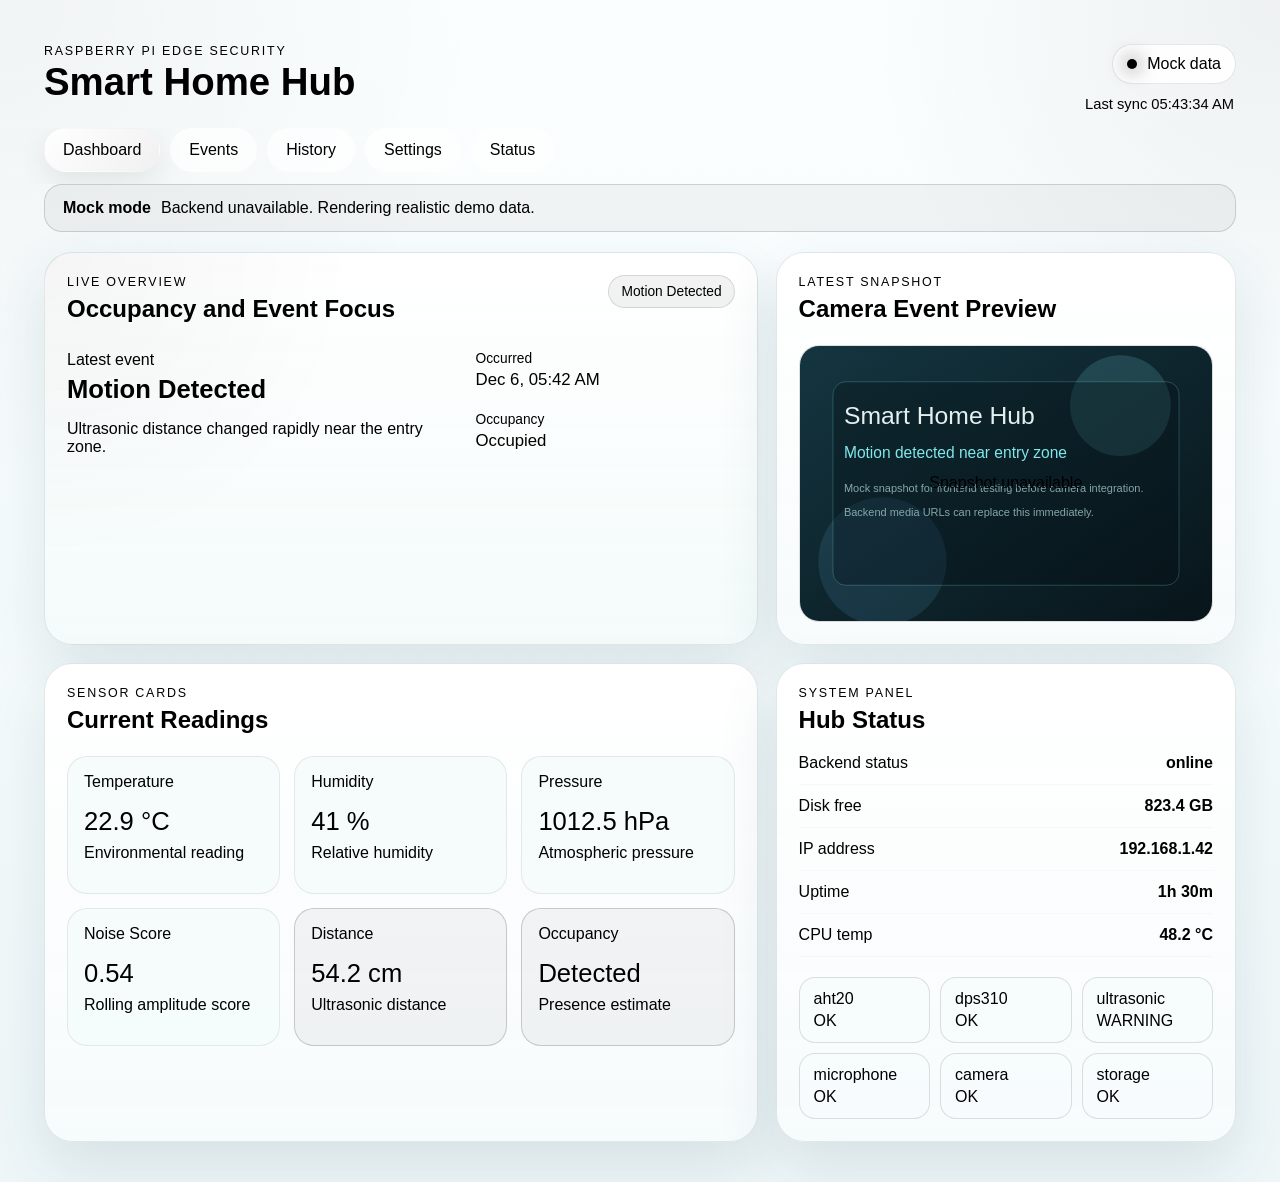
==== frontend/index.html @ b5617d50 "frontend" ====
<!DOCTYPE html>
<html lang="en">
<head>
  <meta charset="UTF-8">
  <meta name="viewport" content="width=device-width, initial-scale=1.0">
  <title>Smart Home Edge Hub</title>
  <link rel="stylesheet" href="./styles.css?v=2">
</head>
<body>
  <div class="shell">
    <header class="topbar">
      <div>
        <p class="eyebrow">Raspberry Pi Edge Security</p>
        <h1>Smart Home Hub</h1>
      </div>
      <div class="topbar-status">
        <div class="status-chip" id="connection-chip" data-state="loading">
          <span class="status-dot"></span>
          <span id="connection-label">Connecting</span>
        </div>
        <p class="sync-copy">Last sync <span id="last-sync">waiting for data</span></p>
      </div>
    </header>

    <nav class="view-nav" aria-label="Dashboard views">
      <button class="nav-pill active" data-route="dashboard" type="button">Dashboard</button>
      <button class="nav-pill" data-route="events" type="button">Events</button>
      <button class="nav-pill" data-route="history" type="button">History</button>
      <button class="nav-pill" data-route="settings" type="button">Settings</button>
      <button class="nav-pill" data-route="status" type="button">Status</button>
    </nav>

    <div class="alert-banner" id="mode-banner" hidden>
      <strong id="mode-label">Mock mode</strong>
      <span id="mode-copy">Backend unavailable. Rendering realistic demo data.</span>
    </div>

    <main class="views">
      <section class="view active" data-view="dashboard">
        <div class="dashboard-grid">
          <article class="hero-card">
            <div class="card-heading">
              <div>
                <p class="eyebrow">Live Overview</p>
                <h2>Occupancy and Event Focus</h2>
              </div>
              <span class="severity-badge" id="hero-severity">Standby</span>
            </div>
            <div class="hero-copy">
              <div>
                <p class="hero-label">Latest event</p>
                <h3 id="hero-event-title">Waiting for event stream</h3>
                <p id="hero-event-message">The hub will surface motion, noise, and environmental alerts here.</p>
              </div>
              <dl class="hero-meta">
                <div>
                  <dt>Occurred</dt>
                  <dd id="hero-event-time">No event yet</dd>
                </div>
                <div>
                  <dt>Occupancy</dt>
                  <dd id="hero-occupancy">Unknown</dd>
                </div>
              </dl>
            </div>
          </article>

          <article class="snapshot-card">
            <div class="card-heading">
              <div>
                <p class="eyebrow">Latest Snapshot</p>
                <h2>Camera Event Preview</h2>
              </div>
            </div>
            <div class="snapshot-frame">
              <img id="snapshot-image" alt="Latest captured event snapshot">
              <div class="snapshot-empty" id="snapshot-empty">Snapshot unavailable</div>
            </div>
          </article>

          <article class="metrics-panel">
            <div class="card-heading">
              <div>
                <p class="eyebrow">Sensor Cards</p>
                <h2>Current Readings</h2>
              </div>
            </div>
            <div class="metric-grid">
              <article class="metric-card" data-tone="normal">
                <p class="metric-label">Temperature</p>
                <p class="metric-value" id="metric-temperature">--</p>
                <p class="metric-foot" id="metric-temperature-foot">Waiting for sensor</p>
              </article>
              <article class="metric-card" data-tone="normal">
                <p class="metric-label">Humidity</p>
                <p class="metric-value" id="metric-humidity">--</p>
                <p class="metric-foot" id="metric-humidity-foot">Waiting for sensor</p>
              </article>
              <article class="metric-card" data-tone="normal">
                <p class="metric-label">Pressure</p>
                <p class="metric-value" id="metric-pressure">--</p>
                <p class="metric-foot" id="metric-pressure-foot">Waiting for sensor</p>
              </article>
              <article class="metric-card" data-tone="normal">
                <p class="metric-label">Noise Score</p>
                <p class="metric-value" id="metric-noise">--</p>
                <p class="metric-foot" id="metric-noise-foot">Waiting for sensor</p>
              </article>
              <article class="metric-card" data-tone="normal">
                <p class="metric-label">Distance</p>
                <p class="metric-value" id="metric-distance">--</p>
                <p class="metric-foot" id="metric-distance-foot">Waiting for sensor</p>
              </article>
              <article class="metric-card" data-tone="normal">
                <p class="metric-label">Occupancy</p>
                <p class="metric-value" id="metric-occupancy">--</p>
                <p class="metric-foot" id="metric-occupancy-foot">Waiting for sensor</p>
              </article>
            </div>
          </article>

          <article class="status-panel">
            <div class="card-heading">
              <div>
                <p class="eyebrow">System Panel</p>
                <h2>Hub Status</h2>
              </div>
            </div>
            <div class="status-grid">
              <div class="status-row">
                <span>Backend status</span>
                <strong id="system-status">Unknown</strong>
              </div>
              <div class="status-row">
                <span>Disk free</span>
                <strong id="system-disk">--</strong>
              </div>
              <div class="status-row">
                <span>IP address</span>
                <strong id="system-ip">--</strong>
              </div>
              <div class="status-row">
                <span>Uptime</span>
                <strong id="system-uptime">--</strong>
              </div>
              <div class="status-row">
                <span>CPU temp</span>
                <strong id="system-cpu">--</strong>
              </div>
            </div>
            <div class="sensor-health" id="sensor-health"></div>
          </article>
        </div>
      </section>

      <section class="view" data-view="events">
        <div class="section-shell">
          <div class="section-heading">
            <div>
              <p class="eyebrow">Security Feed</p>
              <h2>Recent Events</h2>
            </div>
            <p id="events-summary">Waiting for event history.</p>
          </div>
          <div class="event-list" id="event-list"></div>
        </div>
      </section>

      <section class="view" data-view="history">
        <div class="section-shell">
          <div class="section-heading">
            <div>
              <p class="eyebrow">Trend View</p>
              <h2>Sensor History</h2>
            </div>
            <p id="history-summary">Graphs render from `/api/history?hours=24` when available.</p>
          </div>
          <div class="chart-grid">
            <article class="chart-card">
              <div class="chart-head">
                <h3>Temperature</h3>
                <span id="chart-temp-range">--</span>
              </div>
              <canvas id="chart-temperature" width="800" height="260"></canvas>
            </article>
            <article class="chart-card">
              <div class="chart-head">
                <h3>Humidity</h3>
                <span id="chart-humidity-range">--</span>
              </div>
              <canvas id="chart-humidity" width="800" height="260"></canvas>
            </article>
            <article class="chart-card">
              <div class="chart-head">
                <h3>Pressure</h3>
                <span id="chart-pressure-range">--</span>
              </div>
              <canvas id="chart-pressure" width="800" height="260"></canvas>
            </article>
            <article class="chart-card">
              <div class="chart-head">
                <h3>Noise Score</h3>
                <span id="chart-noise-range">--</span>
              </div>
              <canvas id="chart-noise" width="800" height="260"></canvas>
            </article>
          </div>
        </div>
      </section>

      <section class="view" data-view="settings">
        <div class="section-shell">
          <div class="section-heading">
            <div>
              <p class="eyebrow">Controls</p>
              <h2>Thresholds and Actions</h2>
            </div>
            <p id="settings-summary">Actions post to the backend when it is ready.</p>
          </div>
          <div class="settings-grid">
            <form class="panel-card" id="threshold-form">
              <div class="card-heading">
                <div>
                  <p class="eyebrow">Thresholds</p>
                  <h3>Alert Configuration</h3>
                </div>
              </div>
              <label class="field">
                <span>Temperature high (°C)</span>
                <input id="threshold-temperature" name="temperature_high_c" type="number" step="0.1" min="0" value="30">
              </label>
              <label class="field">
                <span>Humidity high (%)</span>
                <input id="threshold-humidity" name="humidity_high_percent" type="number" step="1" min="0" max="100" value="70">
              </label>
              <label class="field">
                <span>Motion delta (cm)</span>
                <input id="threshold-motion" name="motion_delta_cm" type="number" step="1" min="1" value="25">
              </label>
              <label class="field">
                <span>Presence distance (cm)</span>
                <input id="threshold-presence" name="presence_distance_cm" type="number" step="1" min="1" value="80">
              </label>
              <label class="field">
                <span>Noise threshold</span>
                <input id="threshold-noise" name="noise_threshold" type="number" step="0.01" min="0" max="1" value="0.7">
              </label>
              <button class="action-button primary" id="save-thresholds" type="submit">Save thresholds</button>
            </form>

            <div class="panel-card action-stack">
              <div class="card-heading">
                <div>
                  <p class="eyebrow">Manual Actions</p>
                  <h3>Demo Controls</h3>
                </div>
              </div>
              <button class="action-button" id="trigger-capture" type="button">Trigger camera capture</button>
              <button class="action-button" id="trigger-led" type="button">Test LED alert</button>
              <button class="action-button ghost" id="force-refresh" type="button">Refresh all panels</button>
              <p class="action-response" id="action-response">No action sent yet.</p>
            </div>
          </div>
        </div>
      </section>

      <section class="view" data-view="status">
        <div class="section-shell">
          <div class="section-heading">
            <div>
              <p class="eyebrow">Health Check</p>
              <h2>System and Sensor Status</h2>
            </div>
            <p id="status-summary">This page surfaces backend reachability and per-sensor health.</p>
          </div>
          <div class="status-page-grid">
            <article class="panel-card">
              <div class="card-heading">
                <div>
                  <p class="eyebrow">Connectivity</p>
                  <h3>Backend Reachability</h3>
                </div>
              </div>
              <div class="status-grid">
                <div class="status-row">
                  <span>Data source</span>
                  <strong id="status-source">--</strong>
                </div>
                <div class="status-row">
                  <span>Latest packet</span>
                  <strong id="status-packet-time">--</strong>
                </div>
                <div class="status-row">
                  <span>Events loaded</span>
                  <strong id="status-event-count">--</strong>
                </div>
                <div class="status-row">
                  <span>History points</span>
                  <strong id="status-history-count">--</strong>
                </div>
              </div>
            </article>
            <article class="panel-card">
              <div class="card-heading">
                <div>
                  <p class="eyebrow">Sensors</p>
                  <h3>Health Matrix</h3>
                </div>
              </div>
              <div class="sensor-health large" id="sensor-health-large"></div>
            </article>
          </div>
        </div>
      </section>
    </main>
  </div>

  <template id="event-item-template">
    <article class="event-card">
      <div class="event-card-top">
        <div>
          <p class="event-type"></p>
          <p class="event-time"></p>
        </div>
        <span class="severity-badge"></span>
      </div>
      <p class="event-message"></p>
      <div class="event-media-wrap" hidden>
        <img class="event-media" alt="Event snapshot">
      </div>
    </article>
  </template>

  <script src="./app.js?v=2" defer></script>
</body>
</html>
---- frontend/styles.css ----
:root {
  color-scheme: light;
  --bg: #f7fbfc;
  --bg-soft: rgba(255, 255, 255, 0.9);
  --panel: rgba(255, 255, 255, 0.88);
  --panel-strong: rgba(255, 255, 255, 0.96);
  --line: rgba(22, 68, 86, 0.12);
  --text: #000000;
  --muted: #000000;
  --good: #000000;
  --warn: #000000;
  --bad: #000000;
  --info: #000000;
  --offline: #8c96a0;
  --accent: #000000;
  --accent-strong: #000000;
  --shadow: 0 24px 60px rgba(41, 86, 101, 0.12);
  --radius-xl: 28px;
  --radius-lg: 20px;
  --radius-md: 16px;
}

* {
  box-sizing: border-box;
}

html {
  min-height: 100%;
}

body {
  margin: 0;
  min-height: 100vh;
  font-family: "Segoe UI Variable Text", "Aptos", "Segoe UI", sans-serif;
  color: var(--text);
  background:
    radial-gradient(circle at top left, rgba(0, 0, 0, 0.04), transparent 28%),
    radial-gradient(circle at top right, rgba(0, 0, 0, 0.05), transparent 24%),
    linear-gradient(180deg, #fbfeff 0%, #f5fbfc 48%, #eef6f8 100%);
}

body::before {
  content: "";
  position: fixed;
  inset: 0;
  pointer-events: none;
  background-image:
    linear-gradient(rgba(133, 241, 244, 0.03) 1px, transparent 1px),
    linear-gradient(90deg, rgba(133, 241, 244, 0.03) 1px, transparent 1px);
  background-size: 28px 28px;
  mask-image: linear-gradient(180deg, rgba(0, 0, 0, 0.3), transparent 100%);
}

button,
input {
  font: inherit;
}

img {
  display: block;
  max-width: 100%;
}

.shell {
  width: min(1400px, calc(100vw - 32px));
  margin: 0 auto;
  padding: 20px 0 40px;
}

.topbar {
  display: flex;
  justify-content: space-between;
  gap: 20px;
  align-items: flex-start;
  padding: 24px 28px 16px;
}

.eyebrow {
  margin: 0 0 6px;
  font-size: 0.78rem;
  letter-spacing: 0.14em;
  text-transform: uppercase;
  color: #000000;
}

h1,
h2,
h3,
.nav-pill {
  font-family: "Bahnschrift", "Aptos Display", "Segoe UI Variable Display", sans-serif;
}

h1 {
  margin: 0;
  font-size: clamp(2rem, 3vw, 3.1rem);
  line-height: 0.95;
}

h2,
h3 {
  margin: 0;
}

.topbar-status {
  text-align: right;
}

.status-chip {
  display: inline-flex;
  align-items: center;
  gap: 10px;
  padding: 10px 14px;
  border: 1px solid var(--line);
  border-radius: 999px;
  background: rgba(255, 255, 255, 0.9);
}

.status-chip[data-state="online"] {
  color: var(--good);
}

.status-chip[data-state="mock"],
.status-chip[data-state="warning"] {
  color: var(--warn);
}

.status-chip[data-state="offline"] {
  color: var(--bad);
}

.status-chip[data-state="loading"] {
  color: var(--info);
}

.status-dot {
  width: 10px;
  height: 10px;
  border-radius: 50%;
  background: currentColor;
  box-shadow: 0 0 20px currentColor;
}

.sync-copy {
  margin: 12px 2px 0 0;
  color: #000000;
  font-size: 0.92rem;
}

.view-nav {
  display: flex;
  gap: 10px;
  overflow-x: auto;
  padding: 0 28px 12px;
}

.nav-pill {
  border: 1px solid transparent;
  border-radius: 999px;
  padding: 12px 18px;
  color: var(--muted);
  background: rgba(255, 255, 255, 0.72);
  cursor: pointer;
  transition: transform 160ms ease, border-color 160ms ease, color 160ms ease, background 160ms ease;
}

.nav-pill:hover,
.nav-pill:focus-visible {
  color: var(--text);
  border-color: rgba(0, 0, 0, 0.22);
  outline: none;
}

.nav-pill.active {
  color: #000000;
  background: linear-gradient(135deg, #ffffff 0%, #f0f0f0 100%);
  box-shadow: 0 10px 30px rgba(0, 0, 0, 0.08);
}

.alert-banner {
  display: flex;
  gap: 10px;
  align-items: center;
  margin: 0 28px 20px;
  padding: 14px 18px;
  border-radius: 18px;
  background: rgba(0, 0, 0, 0.04);
  border: 1px solid rgba(0, 0, 0, 0.14);
  color: #000000;
}

.views {
  position: relative;
}

.view {
  display: none;
}

.view.active {
  display: block;
  animation: fade-in 220ms ease;
}

.dashboard-grid,
.chart-grid,
.settings-grid,
.status-page-grid {
  display: grid;
  gap: 18px;
  padding: 0 28px;
}

.dashboard-grid {
  grid-template-columns: 1.55fr 1fr;
  grid-template-areas:
    "hero snapshot"
    "metrics status";
}

.hero-card,
.snapshot-card,
.metrics-panel,
.status-panel,
.panel-card,
.chart-card,
.section-shell,
.event-card {
  border: 1px solid var(--line);
  border-radius: var(--radius-xl);
  background: linear-gradient(180deg, rgba(255, 255, 255, 0.97), rgba(247, 251, 252, 0.94));
  box-shadow: var(--shadow);
}

.hero-card,
.snapshot-card,
.metrics-panel,
.status-panel,
.panel-card,
.chart-card {
  padding: 22px;
}

.hero-card {
  grid-area: hero;
  min-height: 240px;
  background:
    radial-gradient(circle at top left, rgba(0, 0, 0, 0.04), transparent 38%),
    linear-gradient(180deg, rgba(255, 255, 255, 0.98), rgba(243, 251, 250, 0.94));
}

.snapshot-card {
  grid-area: snapshot;
}

.metrics-panel {
  grid-area: metrics;
}

.status-panel {
  grid-area: status;
}

.card-heading,
.section-heading,
.chart-head,
.event-card-top {
  display: flex;
  justify-content: space-between;
  gap: 12px;
  align-items: flex-start;
}

.hero-copy {
  display: grid;
  grid-template-columns: 1.5fr 1fr;
  gap: 20px;
  margin-top: 28px;
}

.hero-label {
  margin: 0 0 6px;
  color: var(--muted);
}

.hero-copy h3 {
  margin-bottom: 10px;
  font-size: clamp(1.5rem, 2vw, 2.2rem);
}

.hero-copy p:last-child {
  margin-bottom: 0;
}

.hero-meta {
  display: grid;
  gap: 16px;
  margin: 0;
  padding: 0;
}

.hero-meta dt {
  color: var(--muted);
  font-size: 0.86rem;
  margin-bottom: 4px;
}

.hero-meta dd {
  margin: 0;
  font-size: 1.05rem;
}

.snapshot-frame {
  position: relative;
  min-height: 260px;
  margin-top: 22px;
  border-radius: 20px;
  overflow: hidden;
  border: 1px solid rgba(0, 0, 0, 0.1);
  background:
    linear-gradient(145deg, rgba(245, 245, 245, 0.9), rgba(250, 250, 250, 0.95));
}

#snapshot-image {
  width: 100%;
  height: 100%;
  object-fit: cover;
}

.snapshot-empty {
  position: absolute;
  inset: 0;
  display: grid;
  place-items: center;
  color: var(--muted);
  background:
    linear-gradient(135deg, rgba(0, 0, 0, 0.03), rgba(0, 0, 0, 0.05));
}

.metric-grid {
  display: grid;
  grid-template-columns: repeat(3, minmax(0, 1fr));
  gap: 14px;
  margin-top: 22px;
}

.metric-card {
  padding: 16px;
  border-radius: var(--radius-lg);
  background: rgba(246, 252, 252, 0.9);
  border: 1px solid rgba(0, 0, 0, 0.08);
  min-height: 138px;
}

.metric-card[data-tone="warning"] {
  border-color: rgba(0, 0, 0, 0.18);
  background: rgba(0, 0, 0, 0.04);
}

.metric-card[data-tone="alert"] {
  border-color: rgba(0, 0, 0, 0.18);
  background: rgba(0, 0, 0, 0.05);
}

.metric-card[data-tone="offline"] {
  border-color: rgba(0, 0, 0, 0.18);
  background: rgba(0, 0, 0, 0.05);
}

.metric-label {
  margin: 0;
  color: var(--muted);
}

.metric-value {
  margin: 16px 0 8px;
  font-family: "Space Grotesk", sans-serif;
  font-size: clamp(1.5rem, 2vw, 2.25rem);
}

.metric-foot {
  margin: 0;
  color: #000000;
}

.status-grid {
  display: grid;
  gap: 12px;
  margin-top: 20px;
}

.status-row {
  display: flex;
  justify-content: space-between;
  gap: 12px;
  padding-bottom: 12px;
  border-bottom: 1px solid rgba(141, 207, 207, 0.08);
}

.status-row span {
  color: #000000;
}

.sensor-health {
  display: grid;
  grid-template-columns: repeat(3, minmax(0, 1fr));
  gap: 10px;
  margin-top: 20px;
}

.sensor-health.large {
  grid-template-columns: repeat(2, minmax(0, 1fr));
}

.health-pill {
  padding: 12px 14px;
  border-radius: 16px;
  border: 1px solid rgba(0, 0, 0, 0.1);
  background: rgba(248, 252, 253, 0.95);
}

.health-pill[data-state="ok"] {
  border-color: rgba(0, 0, 0, 0.12);
}

.health-pill[data-state="warning"] {
  border-color: rgba(0, 0, 0, 0.12);
}

.health-pill[data-state="offline"] {
  border-color: rgba(0, 0, 0, 0.12);
}

.health-label,
.health-value {
  display: block;
}

.health-label {
  color: #000000;
  margin-bottom: 4px;
}

.section-shell {
  margin: 0 28px;
  padding: 22px;
}

.section-heading p:last-child {
  margin-bottom: 0;
  color: #000000;
}

.event-list {
  display: grid;
  grid-template-columns: repeat(2, minmax(0, 1fr));
  gap: 14px;
  margin-top: 22px;
}

.event-card {
  padding: 18px;
  border-radius: 22px;
}

.event-type {
  margin: 0 0 4px;
  font-family: "Space Grotesk", sans-serif;
  font-size: 1.1rem;
}

.event-time,
.event-message {
  margin: 0;
  color: #000000;
}

.event-message {
  margin-top: 14px;
  color: #000000;
}

.event-media-wrap {
  margin-top: 16px;
  border-radius: 18px;
  overflow: hidden;
  max-height: 220px;
}

.event-media {
  width: 100%;
  height: 220px;
  object-fit: cover;
}

.severity-badge {
  display: inline-flex;
  align-items: center;
  justify-content: center;
  padding: 8px 12px;
  border-radius: 999px;
  font-size: 0.86rem;
  color: #000000;
  background: rgba(0, 0, 0, 0.06);
  border: 1px solid rgba(0, 0, 0, 0.14);
  white-space: nowrap;
}

.severity-badge[data-severity="low"] {
  color: #000000;
  background: rgba(0, 0, 0, 0.04);
  border-color: rgba(0, 0, 0, 0.12);
}

.severity-badge[data-severity="medium"] {
  color: #000000;
  background: rgba(0, 0, 0, 0.05);
  border-color: rgba(0, 0, 0, 0.12);
}

.severity-badge[data-severity="high"] {
  color: #000000;
  background: rgba(0, 0, 0, 0.06);
  border-color: rgba(0, 0, 0, 0.12);
}

.chart-grid {
  grid-template-columns: repeat(2, minmax(0, 1fr));
  margin-top: 18px;
}

.chart-card canvas {
  width: 100%;
  height: 260px;
  margin-top: 14px;
  border-radius: 16px;
  background: rgba(248, 252, 253, 0.95);
}

.chart-head span {
  color: #000000;
}

.settings-grid,
.status-page-grid {
  grid-template-columns: repeat(2, minmax(0, 1fr));
  margin-top: 18px;
}

.field {
  display: grid;
  gap: 8px;
  margin-top: 16px;
}

.field span {
  color: #000000;
}

.field input {
  width: 100%;
  border: 1px solid rgba(0, 0, 0, 0.14);
  border-radius: 14px;
  padding: 12px 14px;
  color: var(--text);
  background: rgba(255, 255, 255, 0.96);
}

.field input:focus-visible {
  outline: 2px solid rgba(0, 0, 0, 0.16);
  outline-offset: 2px;
}

.action-stack {
  display: grid;
  align-content: start;
  gap: 12px;
}

.action-button {
  border: 1px solid rgba(0, 0, 0, 0.14);
  border-radius: 16px;
  padding: 14px 16px;
  background: rgba(255, 255, 255, 0.92);
  color: var(--text);
  cursor: pointer;
  transition: transform 160ms ease, border-color 160ms ease, background 160ms ease;
}

.action-button:hover,
.action-button:focus-visible {
  transform: translateY(-1px);
  border-color: rgba(0, 0, 0, 0.22);
  outline: none;
}

.action-button.primary {
  margin-top: 20px;
  color: #000000;
  background: linear-gradient(135deg, #ffffff 0%, #f0f0f0 100%);
}

.action-button.ghost {
  background: transparent;
}

.action-response {
  margin: 6px 0 0;
  color: #000000;
}

@keyframes fade-in {
  from {
    opacity: 0;
    transform: translateY(6px);
  }
  to {
    opacity: 1;
    transform: translateY(0);
  }
}

@media (max-width: 1024px) {
  .dashboard-grid,
  .chart-grid,
  .settings-grid,
  .status-page-grid {
    grid-template-columns: 1fr;
  }

  .dashboard-grid {
    grid-template-areas:
      "hero"
      "snapshot"
      "metrics"
      "status";
  }

  .metric-grid,
  .sensor-health,
  .sensor-health.large,
  .event-list {
    grid-template-columns: repeat(2, minmax(0, 1fr));
  }
}

@media (max-width: 760px) {
  .shell {
    width: min(100vw - 18px, 100%);
    padding-top: 10px;
  }

  .topbar,
  .view-nav,
  .dashboard-grid,
  .chart-grid,
  .settings-grid,
  .status-page-grid {
    padding-left: 12px;
    padding-right: 12px;
  }

  .topbar {
    flex-direction: column;
  }

  .topbar-status {
    text-align: left;
  }

  .section-shell {
    margin-left: 12px;
    margin-right: 12px;
  }

  .hero-copy {
    grid-template-columns: 1fr;
  }

  .metric-grid,
  .sensor-health,
  .sensor-health.large,
  .event-list {
    grid-template-columns: 1fr;
  }
}
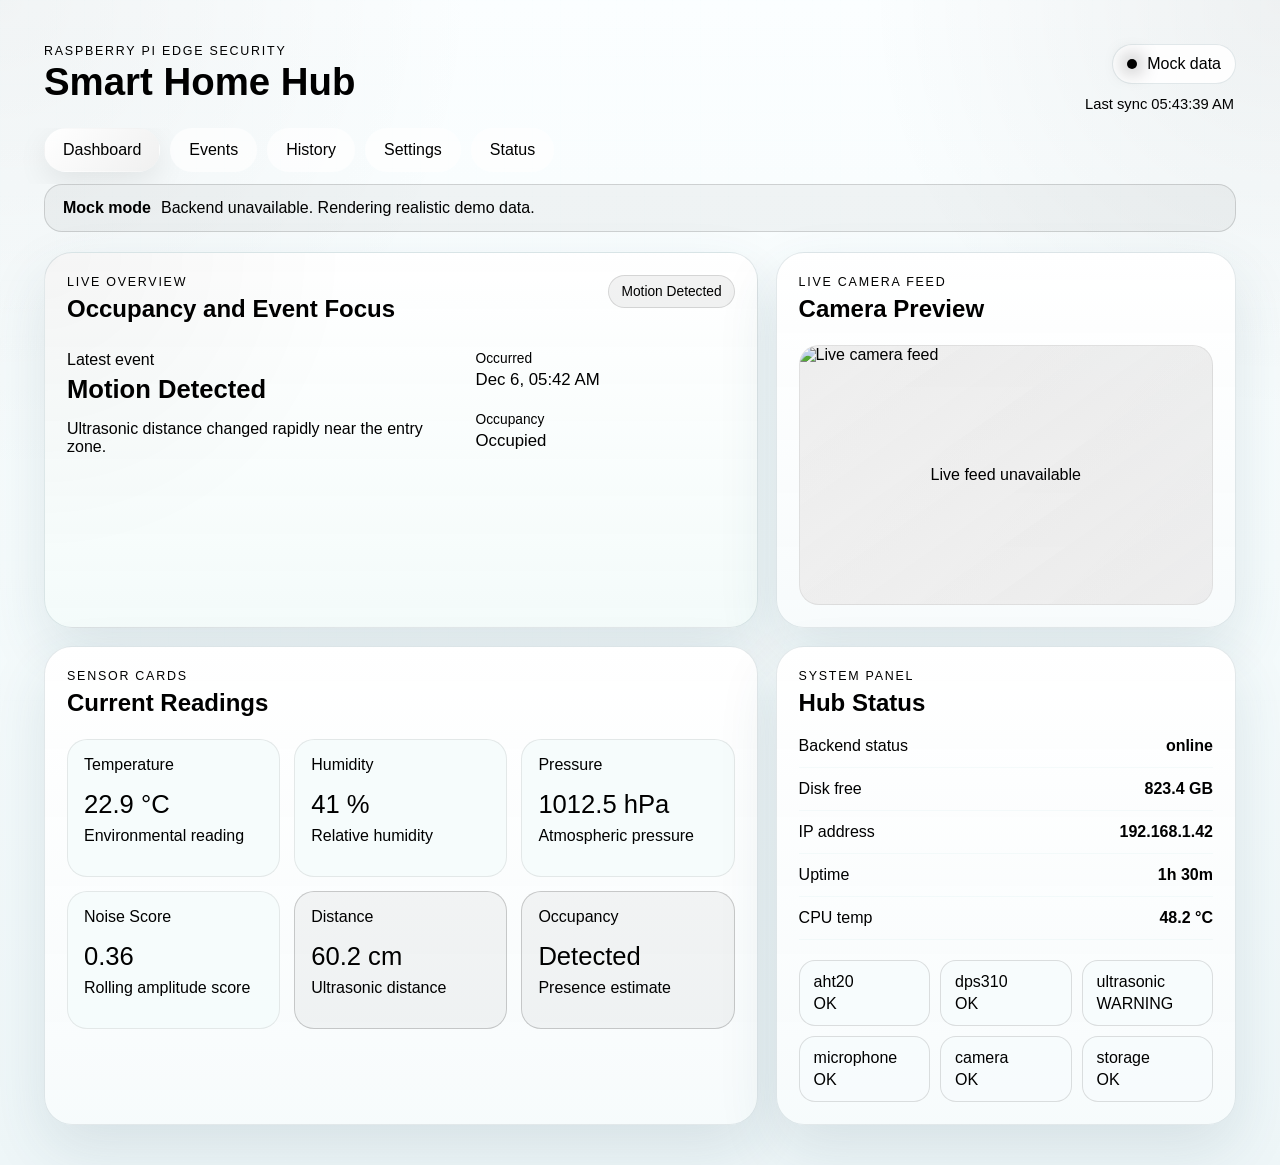
==== commit c2460b6d: "adding siddarths code" ====
--- a/frontend/index.html
+++ b/frontend/index.html
@@ -68,13 +68,13 @@
           <article class="snapshot-card">
             <div class="card-heading">
               <div>
-                <p class="eyebrow">Latest Snapshot</p>
-                <h2>Camera Event Preview</h2>
+                <p class="eyebrow">Live Camera Feed</p>
+                <h2>Camera Preview</h2>
               </div>
             </div>
             <div class="snapshot-frame">
-              <img id="snapshot-image" alt="Latest captured event snapshot">
-              <div class="snapshot-empty" id="snapshot-empty">Snapshot unavailable</div>
+              <img id="camera-stream" alt="Live camera feed">
+              <div class="snapshot-empty" id="snapshot-empty">Live feed unavailable</div>
             </div>
           </article>
 
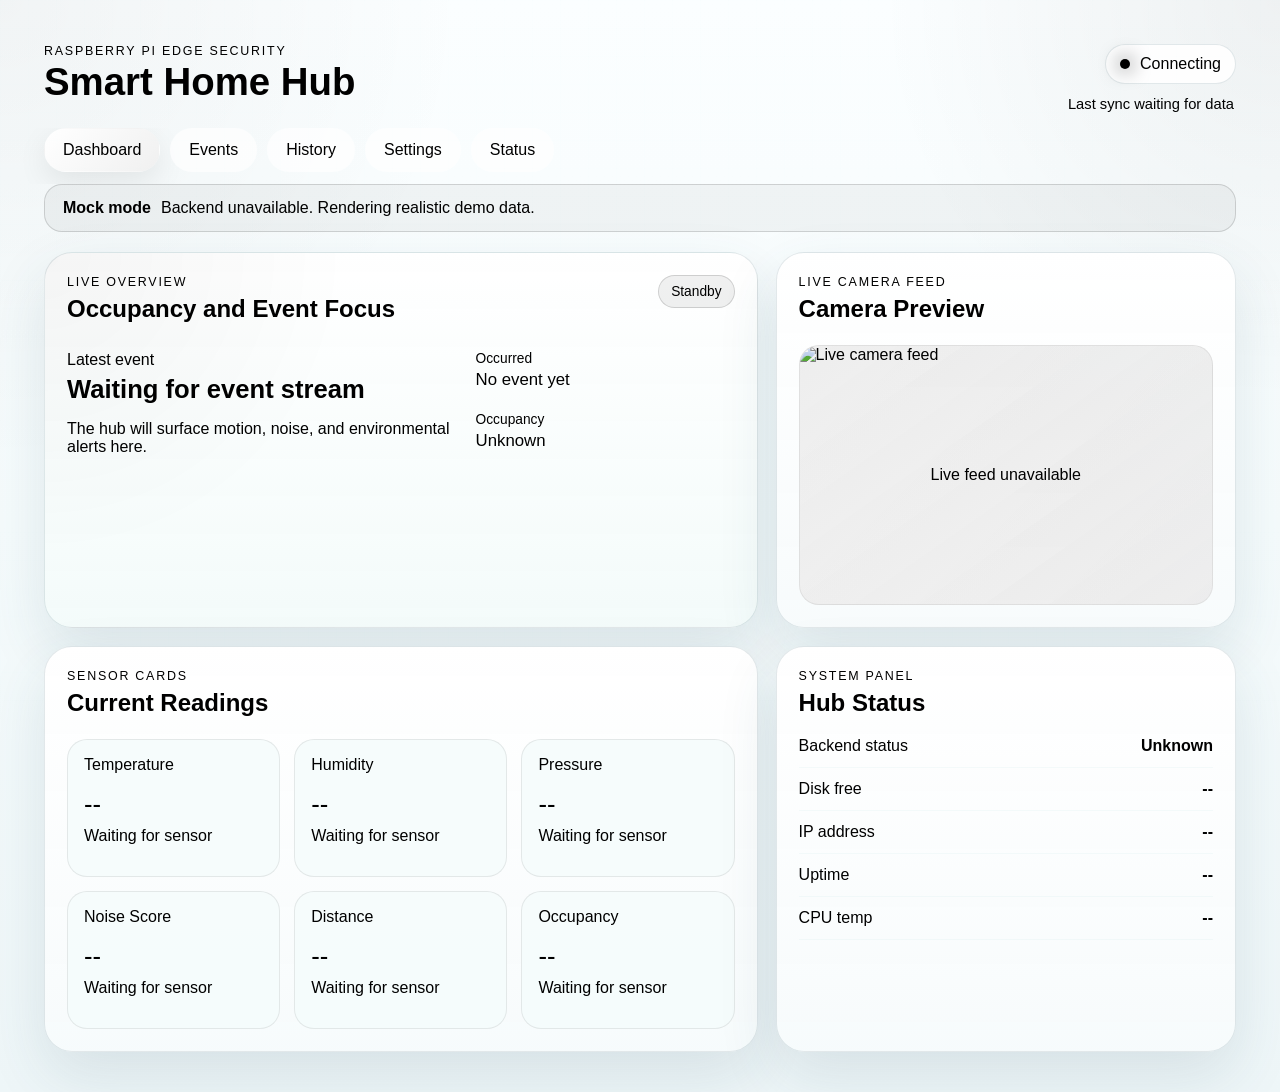
==== commit d3c9ba40: "ui fix" ====
--- a/frontend/index.html
+++ b/frontend/index.html
@@ -331,6 +331,6 @@
     </article>
   </template>
 
-  <script src="./app.js?v=2" defer></script>
+  <script src="./app.js?v=4" defer></script>
 </body>
 </html>
